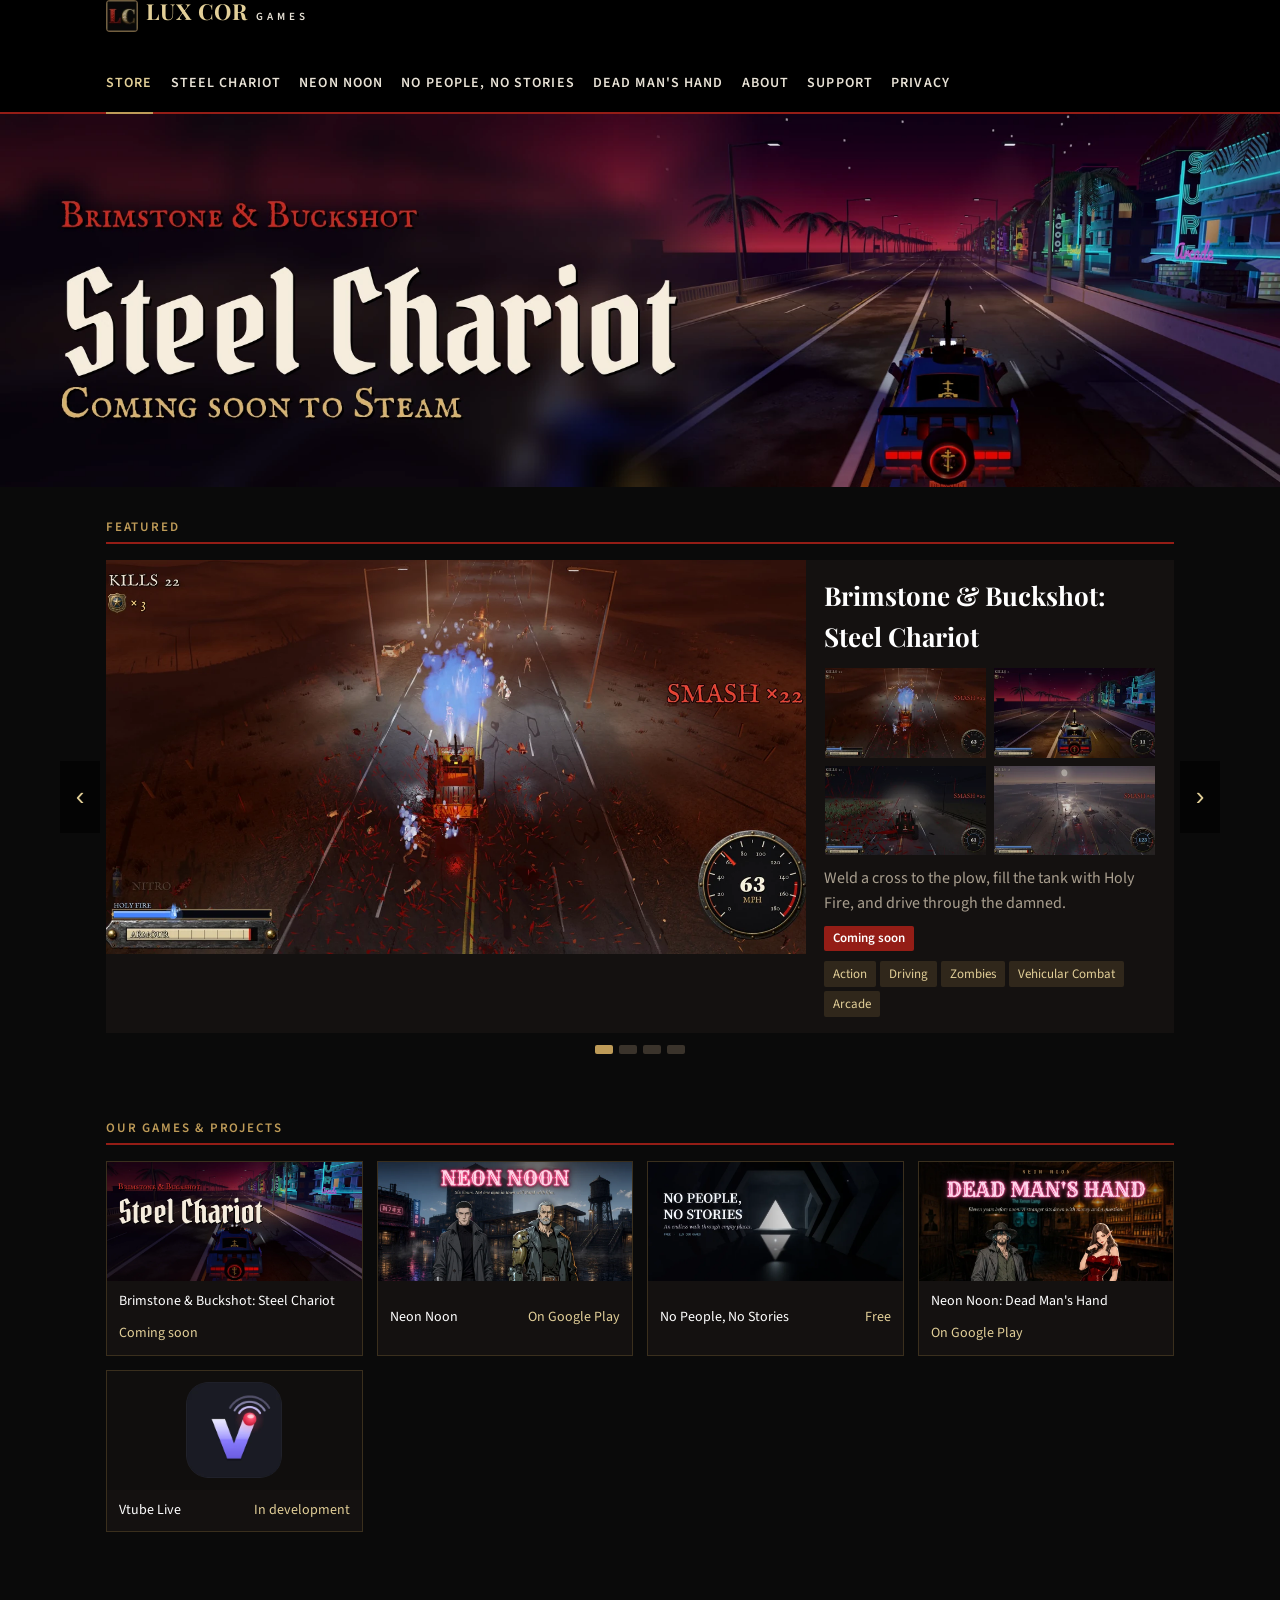
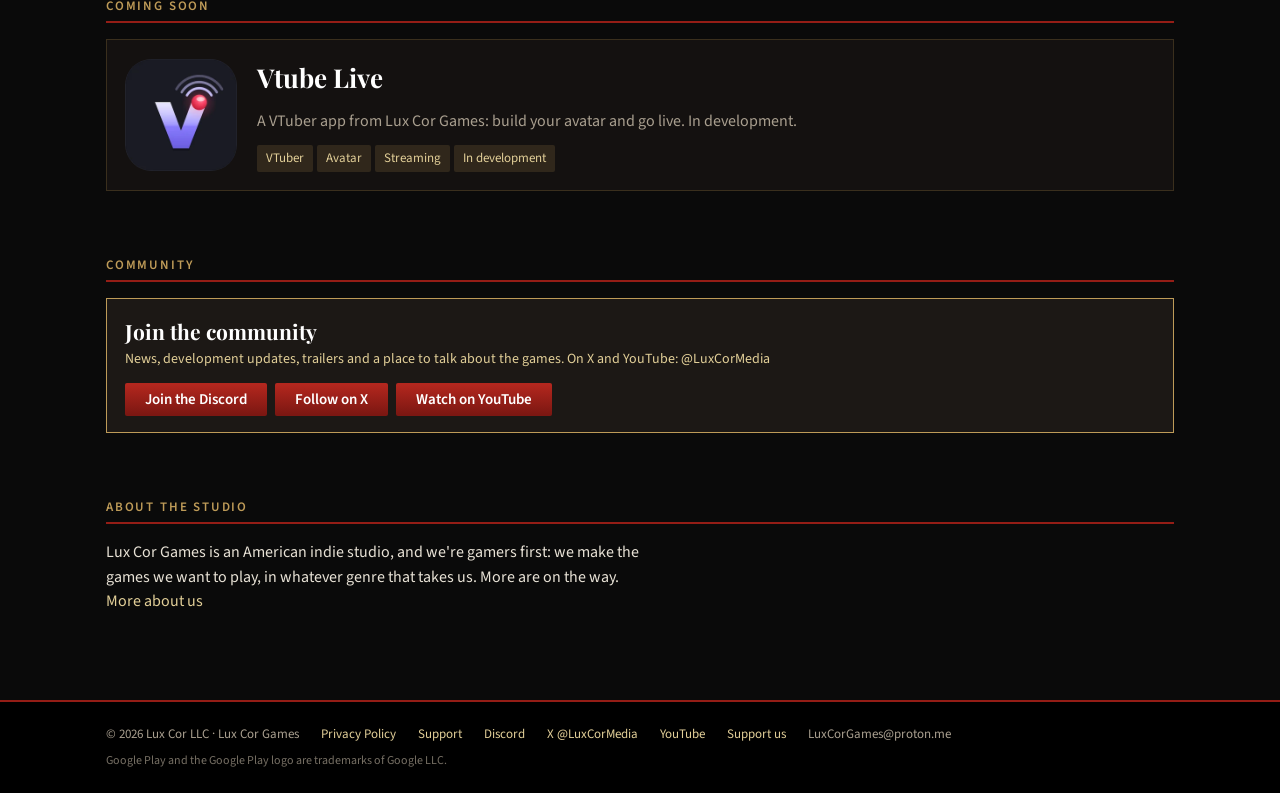
==== index.html @ 1eeb2c82 "No People, No Stories 1.0.9 (the Lux Cor Games release); X is @LuxCorMedia" ====
<!doctype html>
<html lang="en">
<head>
<meta charset="utf-8">
<meta name="viewport" content="width=device-width, initial-scale=1, viewport-fit=cover">
<title>Lux Cor Games</title>
<meta name="description" content="Games by Lux Cor Games: Brimstone & Buckshot: Steel Chariot, coming soon to Steam; Neon Noon and Neon Noon: Dead Man's Hand, on Google Play now and coming to Steam, and No People, No Stories, free now.">
<meta property="og:site_name" content="Lux Cor Games">
<meta property="og:type" content="website">
<meta property="og:title" content="Lux Cor Games">
<meta property="og:description" content="Games by Lux Cor Games: Brimstone & Buckshot: Steel Chariot, coming soon to Steam; Neon Noon and Neon Noon: Dead Man's Hand, on Google Play now and coming to Steam, and No People, No Stories, free now.">
<meta property="og:url" content="https://irlgames.github.io/">
<meta property="og:image" content="https://irlgames.github.io/assets/img/og_home.jpg">
<meta property="og:image:width" content="1200">
<meta property="og:image:height" content="630">
<meta property="og:image:alt" content="Lux Cor Games">
<meta property="og:locale" content="en_US">
<meta name="twitter:card" content="summary_large_image">
<meta name="twitter:site" content="@LuxCorMedia">
<meta name="twitter:title" content="Lux Cor Games">
<meta name="twitter:description" content="Games by Lux Cor Games: Brimstone & Buckshot: Steel Chariot, coming soon to Steam; Neon Noon and Neon Noon: Dead Man's Hand, on Google Play now and coming to Steam, and No People, No Stories, free now.">
<meta name="twitter:image" content="https://irlgames.github.io/assets/img/og_home.jpg">
<meta name="twitter:image:alt" content="Lux Cor Games">
<link rel="canonical" href="https://irlgames.github.io/">
<meta name="theme-color" content="#941D16">
<link rel="icon" href="assets/img/favicon.png">
<link rel="apple-touch-icon" href="assets/img/apple-touch-icon.png">
<link rel="preconnect" href="https://fonts.googleapis.com">
<link rel="stylesheet" href="https://fonts.googleapis.com/css2?family=Playfair+Display:wght@500;700;900&family=Source+Sans+3:wght@400;600&display=swap">
<link rel="stylesheet" href="assets/site.css">
</head>
<body>
<header class="top"><div class="wrap"><a class="brand" href="index.html"><img src="assets/img/luxcor_mark.webp" alt="" width="32" height="32" style="align-self:center;border-radius:4px">LUX COR <small>GAMES</small></a><nav class="nav" aria-label="Main"><a href="index.html" aria-current="page">Store</a><a href="steel-chariot.html">Steel Chariot</a><a href="neon-noon.html">Neon Noon</a><a href="no-people-no-stories.html">No People, No Stories</a><a href="dead-mans-hand.html">Dead Man's Hand</a><a href="about.html">About</a><a href="support.html">Support</a><a href="privacy.html">Privacy</a></nav></div></header>
<a class="hero" href="steel-chariot.html" aria-label="Brimstone &amp; Buckshot: Steel Chariot - coming soon to Steam"><img src="assets/img/bb_hero.webp" alt="Brimstone &amp; Buckshot: Steel Chariot - coming soon to Steam" width="1920" height="560"></a>
<main class="wrap">
<section class="section"><p class="h-label">Featured</p>
<div id="feat" style="position:relative"><button class="arrow l" type="button" aria-label="Previous">&#8249;</button><div class="slide" data-name="Brimstone & Buckshot: Steel Chariot" hidden>
<div class="feat" style="border:0;box-shadow:none"><a class="feat-main" href="steel-chariot.html"><img src="assets/img/bb_shot_02_holy.webp" alt="Brimstone & Buckshot: Steel Chariot"></a>
<div class="feat-side"><h2><a href="steel-chariot.html" style="color:#fff">Brimstone & Buckshot: Steel Chariot</a></h2><div class="thumbs4"><img src="assets/img/bb_shot_02_holy_t.webp" data-full="assets/img/bb_shot_02_holy.webp" alt="Holy Fire on the highway at dusk"><img src="assets/img/bb_shot_05_coast_t.webp" data-full="assets/img/bb_shot_05_coast.webp" alt="The coast road at night"><img src="assets/img/bb_shot_08_corn_t.webp" data-full="assets/img/bb_shot_08_corn.webp" alt="Corn country at night"><img src="assets/img/bb_shot_03_nitro_t.webp" data-full="assets/img/bb_shot_03_nitro.webp" alt="Nitro on the highway at dawn"></div>
<p class="muted" style="margin:0">Weld a cross to the plow, fill the tank with Holy Fire, and drive through the damned.</p><div style="display:flex;align-items:center;gap:10px;flex-wrap:wrap"><span class="badge">Coming soon</span></div><div class="tags"><span class="tag">Action</span><span class="tag">Driving</span><span class="tag">Zombies</span><span class="tag">Vehicular Combat</span><span class="tag">Arcade</span></div></div></div></div><div class="slide" data-name="Neon Noon" hidden>
<div class="feat" style="border:0;box-shadow:none"><a class="feat-main" href="neon-noon.html"><img src="assets/img/nn_shot_02_prologue.webp" alt="Neon Noon"></a>
<div class="feat-side"><h2><a href="neon-noon.html" style="color:#fff">Neon Noon</a></h2><div class="thumbs4"><img src="assets/img/nn_shot_02_prologue_t.webp" data-full="assets/img/nn_shot_02_prologue.webp" alt="The opening"><img src="assets/img/nn_shot_03_sable_t.webp" data-full="assets/img/nn_shot_03_sable.webp" alt="Sable's bar"><img src="assets/img/nn_shot_04_lin_t.webp" data-full="assets/img/nn_shot_04_lin.webp" alt="Lin, the morning of"><img src="assets/img/nn_shot_05_town_map_t.webp" data-full="assets/img/nn_shot_05_town_map.webp" alt="The town of Sundown"></div>
<p class="muted" style="margin:0">Six hours. Not one man in town will stand with him.</p><div style="display:flex;align-items:center;gap:10px;flex-wrap:wrap"><span class="badge">On Google Play</span><a class="play" href="https://play.google.com/store/apps/details?id=com.irlgamesstudio.neonnoon" rel="noopener"><img src="assets/img/google-play-badge.png" alt="Get it on Google Play" height="46" width="119"></a></div><div class="tags"><span class="tag">Visual Novel</span><span class="tag">Cyberpunk</span><span class="tag">Western</span><span class="tag">Story Rich</span><span class="tag">Choices Matter</span></div></div></div></div><div class="slide" data-name="No People, No Stories" hidden>
<div class="feat" style="border:0;box-shadow:none"><a class="feat-main" href="no-people-no-stories.html"><img src="assets/img/npns_shot_16_egypt_well.webp" alt="No People, No Stories"></a>
<div class="feat-side"><h2><a href="no-people-no-stories.html" style="color:#fff">No People, No Stories</a></h2><div class="thumbs4"><img src="assets/img/npns_shot_16_egypt_well_t.webp" data-full="assets/img/npns_shot_16_egypt_well.webp" alt="The Egyptian Temple"><img src="assets/img/npns_shot_17_egypt_hall_t.webp" data-full="assets/img/npns_shot_17_egypt_hall.webp" alt="A hall in the Egyptian Temple"><img src="assets/img/npns_shot_02_pools_t.webp" data-full="assets/img/npns_shot_02_pools.webp" alt="The Pools"><img src="assets/img/npns_shot_08_hotel_t.webp" data-full="assets/img/npns_shot_08_hotel.webp" alt="The Hotel"></div>
<p class="muted" style="margin:0">Pools, garages, a night mall, an Egyptian temple, Neon Noon's rain-soaked Sundown. Nobody else is here.</p><div style="display:flex;align-items:center;gap:10px;flex-wrap:wrap"><span class="badge">Free</span><a class="play" href="https://play.google.com/store/apps/details?id=com.irlgamesstudio.nopeoplenostories" rel="noopener"><img src="assets/img/google-play-badge.png" alt="Get it on Google Play" height="46" width="119"></a></div><div class="tags"><span class="tag">Walking Simulator</span><span class="tag">Relaxing</span><span class="tag">Atmospheric</span><span class="tag">ASMR</span><span class="tag">Liminal Space</span></div></div></div></div><div class="slide" data-name="Neon Noon: Dead Man's Hand" hidden>
<div class="feat" style="border:0;box-shadow:none"><a class="feat-main" href="dead-mans-hand.html"><img src="assets/img/dmh_shot_06_stranger.webp" alt="Neon Noon: Dead Man's Hand"></a>
<div class="feat-side"><h2><a href="dead-mans-hand.html" style="color:#fff">Neon Noon: Dead Man's Hand</a></h2><div class="thumbs4"><img src="assets/img/dmh_shot_06_stranger_t.webp" data-full="assets/img/dmh_shot_06_stranger.webp" alt="A stranger at the Xenon Lamp"><img src="assets/img/dmh_shot_03_bar_t.webp" data-full="assets/img/dmh_shot_03_bar.webp" alt="The Xenon Lamp"><img src="assets/img/dmh_shot_05_table_late_t.webp" data-full="assets/img/dmh_shot_05_table_late.webp" alt="A big pot, late"><img src="assets/img/dmh_shot_04_table_t.webp" data-full="assets/img/dmh_shot_04_table.webp" alt="The back table"></div>
<p class="muted" style="margin:0">Eleven years before noon. A stranger sits down with money and a question.</p><div style="display:flex;align-items:center;gap:10px;flex-wrap:wrap"><span class="badge">On Google Play</span><a class="play" href="https://play.google.com/store/apps/details?id=com.irlgamesstudio.deadmanshand" rel="noopener"><img src="assets/img/google-play-badge.png" alt="Get it on Google Play" height="46" width="119"></a></div><div class="tags"><span class="tag">Poker</span><span class="tag">Card Game</span><span class="tag">Visual Novel</span><span class="tag">Cyberpunk</span><span class="tag">Western</span></div></div></div></div><button class="arrow r" type="button" aria-label="Next">&#8250;</button></div>
<div class="dots" id="featDots"></div></section>
<section class="section"><p class="h-label">Our games &amp; projects</p><div class="caps">
<a class="cap" href="steel-chariot.html"><img src="assets/img/bb_capsule.webp" alt="Brimstone &amp; Buckshot: Steel Chariot"><div class="ct">Brimstone &amp; Buckshot: Steel Chariot<span>Coming soon</span></div></a>
<a class="cap" href="neon-noon.html"><img src="assets/img/nn_capsule.webp" alt="Neon Noon"><div class="ct">Neon Noon<span>On Google Play</span></div></a>
<a class="cap" href="no-people-no-stories.html"><img src="assets/img/npns_capsule.webp" alt="No People, No Stories"><div class="ct">No People, No Stories<span>Free</span></div></a>
<a class="cap" href="dead-mans-hand.html"><img src="assets/img/dmh_capsule.webp" alt="Neon Noon: Dead Man's Hand"><div class="ct">Neon Noon: Dead Man's Hand<span>On Google Play</span></div></a>
<a class="cap" href="#vtube-live"><div class="vt"><img src="assets/img/vtubelive_icon.webp" alt="Vtube Live"></div><div class="ct">Vtube Live<span>In development</span></div></a>
</div></section>
<section class="section" id="vtube-live"><p class="h-label">Coming soon</p><div class="vtube"><img src="assets/img/vtubelive_icon.webp" alt="Vtube Live icon">
<div><h2>Vtube Live</h2><p class="muted">A VTuber app from Lux Cor Games: build your avatar and go live. In development.</p><div class="tags"><span class="tag">VTuber</span><span class="tag">Avatar</span><span class="tag">Streaming</span><span class="tag">In development</span></div></div></div></section>
<section class="section" id="community"><p class="h-label">Community</p><div class="buy" style="margin:0"><div><h2>Join the community</h2><p>News, development updates, trailers and a place to talk about the games. On X and YouTube: @LuxCorMedia</p></div><div style="display:flex;gap:8px;flex-wrap:wrap"><a class="btn" href="https://discord.gg/7yDTUyphKN" rel="noopener">Join the Discord</a><a class="btn" href="https://x.com/LuxCorMedia" rel="noopener">Follow on X</a><a class="btn" href="https://www.youtube.com/@IRLGamesNow" rel="noopener">Watch on YouTube</a></div></div></section>
<section class="section"><p class="h-label">About the studio</p><p style="max-width:68ch">Lux Cor Games is an American indie studio, and we're gamers first: we make the games we want to play, in whatever genre that takes us. More are on the way. <a href="about.html">More about us</a></p></section>
</main>
<footer><div class="wrap"><span>© 2026 Lux Cor LLC · Lux Cor Games</span><a href="privacy.html">Privacy Policy</a><a href="support.html">Support</a><a href="https://discord.gg/7yDTUyphKN" rel="noopener">Discord</a><a href="https://x.com/LuxCorMedia" rel="noopener">X @LuxCorMedia</a><a href="https://www.youtube.com/@IRLGamesNow" rel="noopener">YouTube</a><a href="about.html#support-us">Support us</a><span>LuxCorGames@proton.me</span><span class="tm">Google Play and the Google Play logo are trademarks of Google LLC.</span></div></footer>
<script src="assets/site.js"></script>
</body>
</html>
---- assets/site.css ----
/* LUX COR GAMES · site style. Colours: Lux Cor LLC (black, crimson, gold, white). Layout: after the Steam store. */
:root {
  --bg: #0a0a0a;
  --panel: #141110;
  --panel-2: #1c1815;
  --line: #3a2f1d;
  --gold: #be9b58;
  --gold-hi: #e2cf98;
  --crimson: #941d16;
  --crimson-hi: #b3271e;
  --text: #e8e2d6;
  --muted: #a99f8f;
  --f-display: "Playfair Display", Georgia, serif;
  --f-body: "Source Sans 3", Arial, Helvetica, sans-serif;
  color-scheme: dark;
}
* { box-sizing: border-box; }
[hidden] { display: none !important; }
html { background: var(--bg); }
body { margin: 0; background: var(--bg); color: var(--text); font: 16px/1.55 var(--f-body); }
a { color: var(--gold-hi); text-decoration: none; }
a:hover, a:focus-visible { color: #fff; }
:focus-visible { outline: 2px solid var(--gold); outline-offset: 2px; }
img, video { max-width: 100%; display: block; }
.wrap { max-width: 1100px; margin: 0 auto; padding-left: max(16px, env(safe-area-inset-left, 0px)); padding-right: max(16px, env(safe-area-inset-right, 0px)); }

/* top bar, like Steam's global header */
.top { background: #000; border-bottom: 2px solid var(--crimson); position: sticky; top: 0; z-index: 20; }
.top .wrap { display: flex; align-items: center; gap: 22px; min-height: 64px; flex-wrap: wrap; }
.brand { display: flex; align-items: baseline; gap: 8px; font: 700 22px/1 var(--f-display); color: var(--gold-hi); letter-spacing: .04em; }
.brand small { font: 600 11px/1 var(--f-body); letter-spacing: .35em; color: var(--text); }
.nav { display: flex; gap: 2px 18px; flex-wrap: wrap; }   /* (18 / .08em: LUX COR GAMES is wider than the old name, 2026-11-10) */
.nav a { color: var(--text); font: 600 14px/1 var(--f-body); letter-spacing: .08em; text-transform: uppercase; padding: 22px 0; border-bottom: 2px solid transparent; margin-bottom: -2px; }
.nav a:hover, .nav a[aria-current="page"] { color: var(--gold-hi); border-bottom-color: var(--gold); }

.hero img { width: 100%; height: auto; }
a.hero { display: block; }
.section { padding-block: 34px; }
.h-label { font: 600 13px/1 var(--f-body); letter-spacing: .14em; text-transform: uppercase; color: var(--gold); border-bottom: 2px solid var(--crimson); padding-bottom: 8px; margin: 0 0 16px; }
h1, h2, h3 { font-family: var(--f-display); color: #fff; text-wrap: balance; }
h1 { font-size: clamp(30px, 4.6vw, 44px); line-height: 1.1; margin: 0 0 6px; }
h2 { font-size: 26px; margin: 0 0 10px; }
p { margin: 0 0 12px; }
.muted { color: var(--muted); }

/* featured carousel (Steam's "Featured & Recommended") */
.feat { position: relative; display: grid; grid-template-columns: 1.9fr 1fr; background: var(--panel); box-shadow: 0 0 18px rgba(0, 0, 0, .9); border: 1px solid var(--line); }
.feat-main { position: relative; aspect-ratio: 16 / 9; background: #000; overflow: hidden; }
.feat-main img { width: 100%; height: 100%; object-fit: cover; }
.feat-side { padding: 16px 18px; display: grid; gap: 10px; align-content: start; min-width: 0; }
.feat-side h2 { margin: 0; }
.thumbs4 { display: grid; grid-template-columns: 1fr 1fr; gap: 6px; }
.thumbs4 img { aspect-ratio: 16 / 9; object-fit: cover; opacity: .82; cursor: pointer; border: 1px solid transparent; }
.thumbs4 img:hover { opacity: 1; border-color: var(--gold); }
.badge { display: inline-block; font: 600 13px/1 var(--f-body); color: #fff; background: var(--crimson); padding: 6px 9px; border-radius: 2px; }
.arrow { position: absolute; top: 50%; transform: translateY(-50%); width: 40px; height: 72px; border: 0; background: rgba(0, 0, 0, .55); color: var(--gold-hi); font-size: 26px; cursor: pointer; z-index: 2; }
.arrow:hover { background: rgba(148, 29, 22, .85); color: #fff; }
.arrow.l { left: -46px; } .arrow.r { right: -46px; }
.dots { display: flex; gap: 6px; justify-content: center; margin-top: 12px; }
.dots button { width: 18px; height: 9px; border: 0; border-radius: 2px; background: #3a332b; cursor: pointer; }
.dots button[aria-current="true"] { background: var(--gold); }

/* capsule row */
.caps { display: grid; grid-template-columns: repeat(auto-fit, minmax(240px, 1fr)); gap: 14px; }
.cap { background: var(--panel); border: 1px solid var(--line); display: grid; transition: border-color .15s, transform .15s; }
.cap:hover { border-color: var(--gold); transform: translateY(-2px); }
.cap img, .cap .vt { width: 100%; aspect-ratio: 460 / 215; object-fit: cover; }
.cap .vt { display: grid; place-items: center; background: #100e0d; }
.cap .vt img { width: 96px; height: 96px; aspect-ratio: 1; border-radius: 22px; }
.cap .ct { display: flex; justify-content: space-between; gap: 10px; padding: 10px 12px; font-size: 14px; color: #fff; }
.cap .ct span { color: var(--gold-hi); white-space: nowrap; }

.tags { display: flex; flex-wrap: wrap; gap: 4px; }
.tag { background: rgba(190, 155, 88, .16); color: var(--gold-hi); padding: 3px 9px; border-radius: 2px; font-size: 13px; }

/* app page (Steam's store page) */
.crumbs { font-size: 13px; color: var(--muted); margin: 22px 0 4px; }
.app { display: grid; grid-template-columns: 1.9fr 1fr; gap: 16px; margin-top: 12px; }
.media { min-width: 0; }
.viewer { aspect-ratio: 16 / 9; background: #000; border: 1px solid var(--line); }
.viewer video, .viewer img { width: 100%; height: 100%; object-fit: contain; }
.strip { display: flex; gap: 6px; overflow-x: auto; padding: 8px 0; }
.strip button { flex: 0 0 auto; width: 120px; padding: 0; border: 2px solid transparent; background: #000; cursor: pointer; position: relative; }
.strip button[aria-current="true"] { border-color: var(--gold); }
.strip img { width: 100%; aspect-ratio: 16 / 9; object-fit: cover; }
.strip .play::after { content: "▶"; position: absolute; inset: 0; display: grid; place-items: center; color: #fff; font-size: 22px; text-shadow: 0 0 6px #000; }
.side { display: grid; gap: 12px; align-content: start; min-width: 0; }
.side .capimg { width: 100%; aspect-ratio: 460 / 215; object-fit: cover; border: 1px solid var(--line); }
.facts { display: grid; grid-template-columns: auto 1fr; gap: 4px 14px; font-size: 13px; }
.facts dt { color: #8a7a5c; text-transform: uppercase; letter-spacing: .05em; }
.facts dd { margin: 0; }
.buy { margin: 22px 0; background: var(--panel-2); border: 1px solid var(--gold); padding: 16px 18px; display: flex; flex-wrap: wrap; justify-content: space-between; align-items: center; gap: 12px; }
.buy h2 { margin: 0; font-size: 21px; }
.buy p { margin: 2px 0 0; color: var(--gold-hi); font-size: 14px; }
.play { display: inline-block; line-height: 0; }
footer .tm { flex-basis: 100%; font-size: 12px; opacity: .7; }
.btn { display: inline-block; background: linear-gradient(to bottom, var(--crimson-hi) 5%, #7c1712 95%); color: #fff; padding: 9px 20px; border-radius: 2px; font: 600 15px/1 var(--f-body); white-space: nowrap; }
.cols { display: grid; grid-template-columns: 1.9fr 1fr; gap: 26px; }
.cols > * { min-width: 0; }
.panel { background: var(--panel); border: 1px solid var(--line); padding: 14px 16px; }
.panel ul { margin: 0; padding-left: 18px; }
.panel li { margin: 4px 0; }
.about p { max-width: 68ch; }

/* text pages */
.doc { max-width: 760px; padding-block: 30px 50px; }
.doc h2 { font-size: 22px; margin-top: 26px; }
.doc ul { padding-left: 20px; }
.doc li { margin: 4px 0; }
.mail { color: var(--gold-hi); font-weight: 600; user-select: all; }

.vtube { display: flex; gap: 20px; align-items: center; flex-wrap: wrap; background: var(--panel); border: 1px solid var(--line); padding: 18px; }
.vtube img { width: 112px; height: 112px; border-radius: 26px; }
.vtube > div { flex: 1; min-width: 240px; }

footer { border-top: 2px solid var(--crimson); background: #000; margin-top: 40px; }
footer .wrap { padding-block: 22px; display: flex; flex-wrap: wrap; gap: 8px 22px; font-size: 13px; color: var(--muted); }

@media (max-width: 1220px) { .arrow.l { left: 6px; } .arrow.r { right: 6px; } }
@media (max-width: 820px) {
  .feat, .app, .cols { grid-template-columns: 1fr; }
  .arrow { display: none; }
  .nav a { padding: 12px 0; }
  .top .wrap { gap: 6px 22px; padding-block: 10px; }
}
@media (prefers-reduced-motion: reduce) { .cap { transition: none; } .cap:hover { transform: none; } }
/* four capsules in the row (No People, No Stories added 2026-10-30): the Vtube card's icon took the full-width capsule image rule
   and the card ran past the page; long labels wrap */
.cap { min-width: 0; grid-template-columns: minmax(0, 1fr); }
.cap .ct { flex-wrap: wrap; }
.cap .vt img { width: 96px; height: 96px; aspect-ratio: 1; border-radius: 22px; }
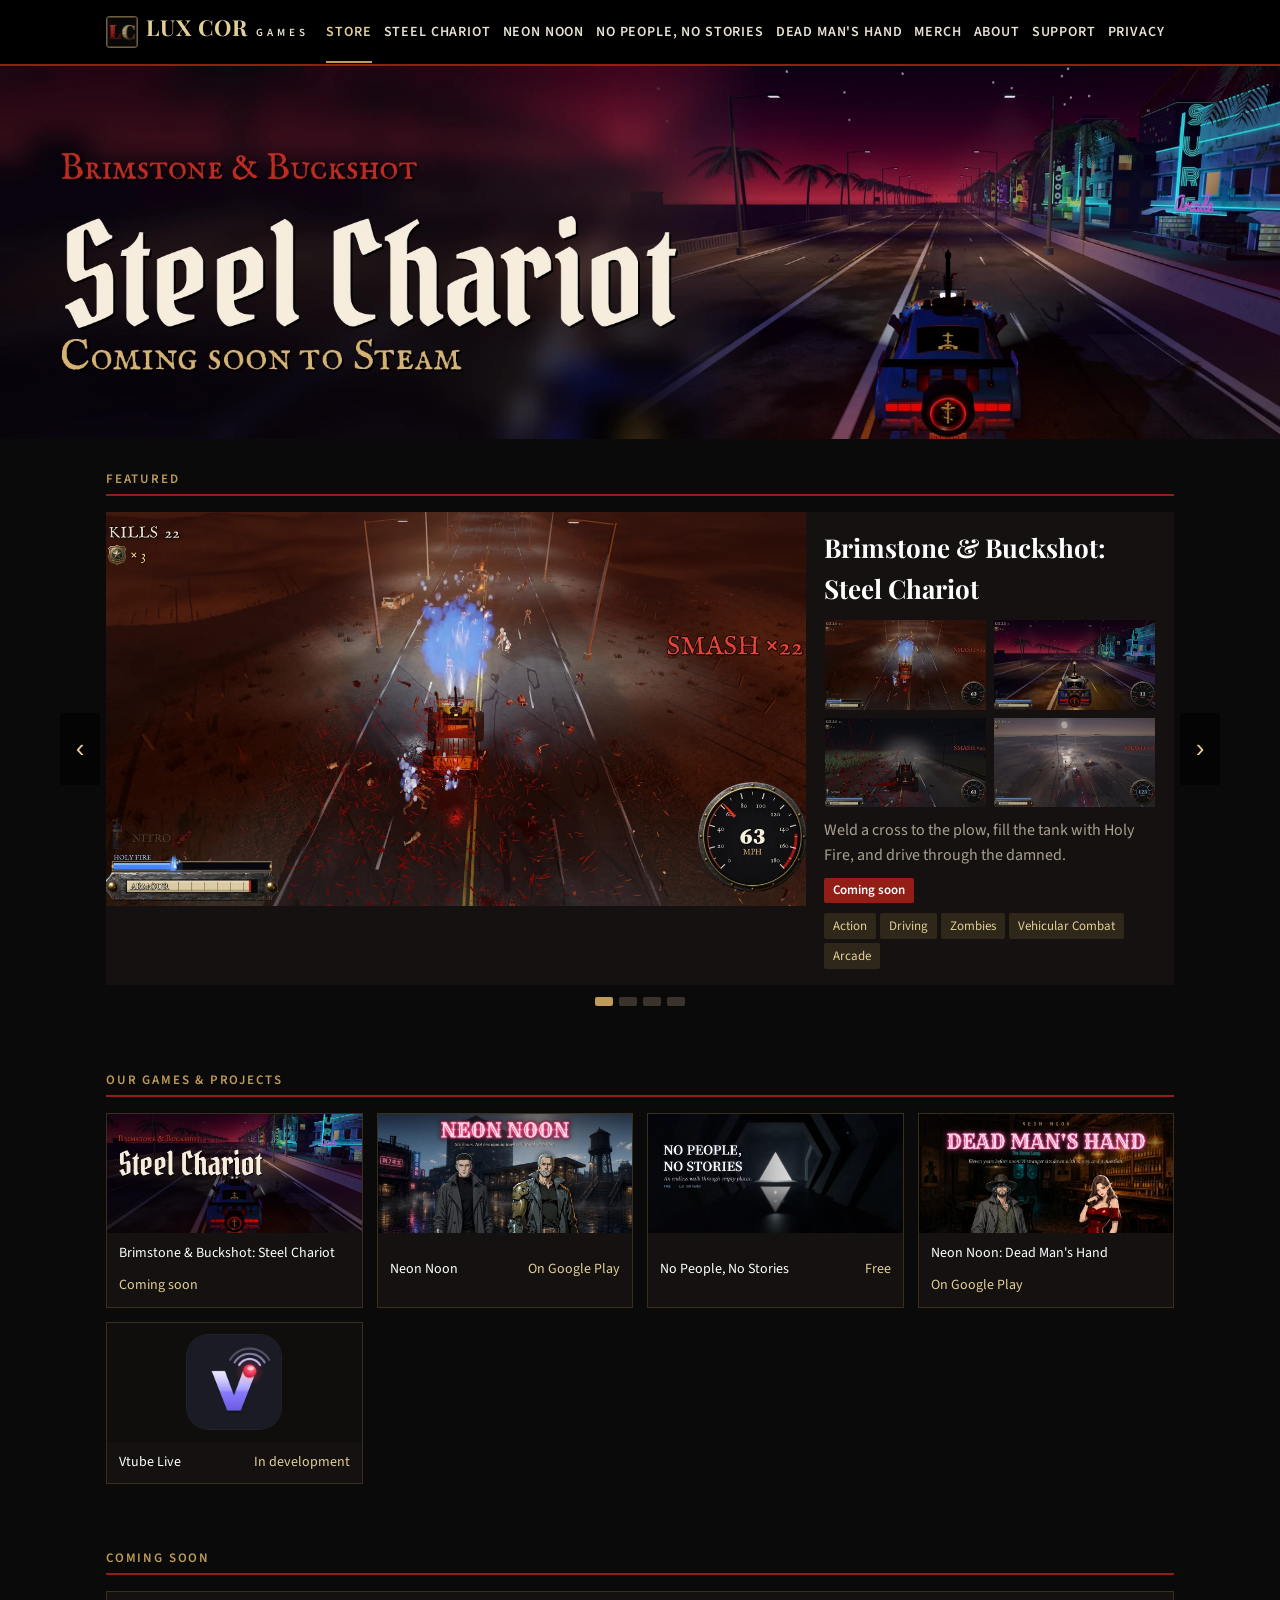
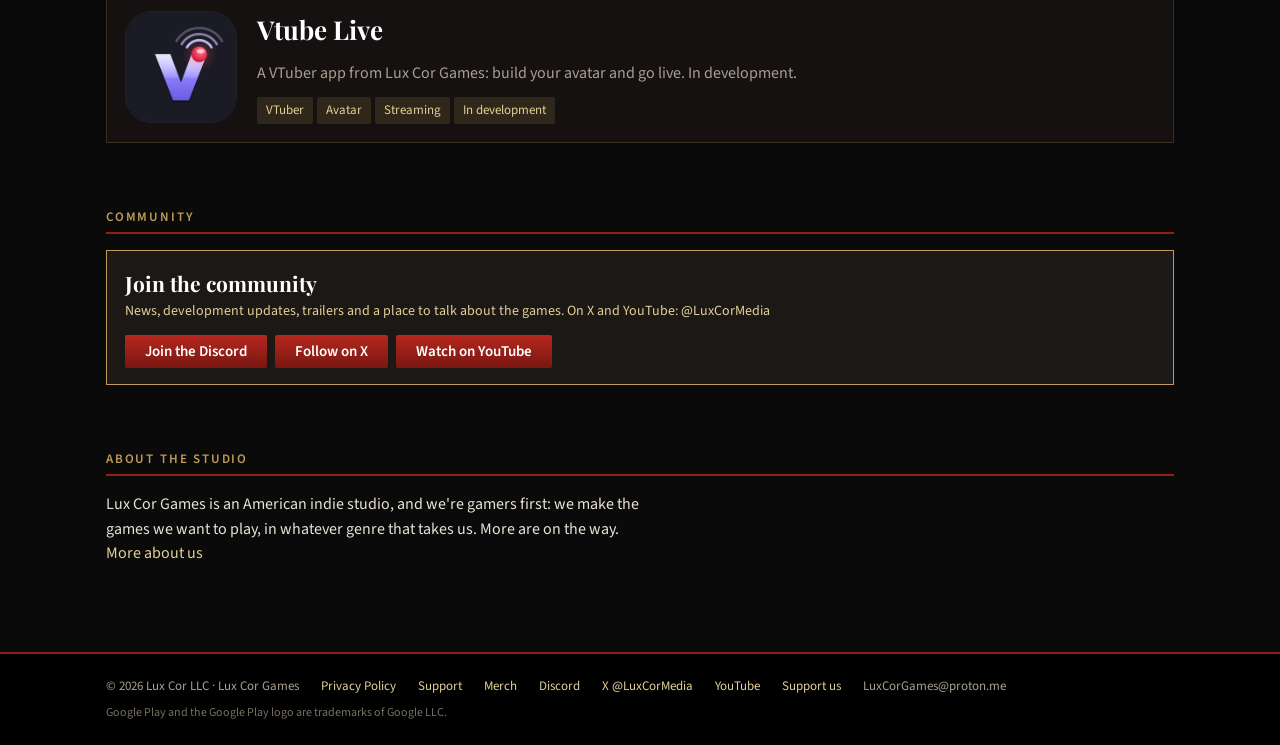
==== commit ac81d77f: "Merch link to the Lux Cor Games shop on Fourthwall in the menu and footer Co-Authored-By: Claude Opu" ====
--- a/index.html
+++ b/index.html
@@ -30,7 +30,7 @@
 <link rel="stylesheet" href="assets/site.css">
 </head>
 <body>
-<header class="top"><div class="wrap"><a class="brand" href="index.html"><img src="assets/img/luxcor_mark.webp" alt="" width="32" height="32" style="align-self:center;border-radius:4px">LUX COR <small>GAMES</small></a><nav class="nav" aria-label="Main"><a href="index.html" aria-current="page">Store</a><a href="steel-chariot.html">Steel Chariot</a><a href="neon-noon.html">Neon Noon</a><a href="no-people-no-stories.html">No People, No Stories</a><a href="dead-mans-hand.html">Dead Man's Hand</a><a href="about.html">About</a><a href="support.html">Support</a><a href="privacy.html">Privacy</a></nav></div></header>
+<header class="top"><div class="wrap"><a class="brand" href="index.html"><img src="assets/img/luxcor_mark.webp" alt="" width="32" height="32" style="align-self:center;border-radius:4px">LUX COR <small>GAMES</small></a><nav class="nav" aria-label="Main"><a href="index.html" aria-current="page">Store</a><a href="steel-chariot.html">Steel Chariot</a><a href="neon-noon.html">Neon Noon</a><a href="no-people-no-stories.html">No People, No Stories</a><a href="dead-mans-hand.html">Dead Man's Hand</a><a href="https://luxcorgames-shop.fourthwall.com/">Merch</a><a href="about.html">About</a><a href="support.html">Support</a><a href="privacy.html">Privacy</a></nav></div></header>
 <a class="hero" href="steel-chariot.html" aria-label="Brimstone &amp; Buckshot: Steel Chariot - coming soon to Steam"><img src="assets/img/bb_hero.webp" alt="Brimstone &amp; Buckshot: Steel Chariot - coming soon to Steam" width="1920" height="560"></a>
 <main class="wrap">
 <section class="section"><p class="h-label">Featured</p>
@@ -57,10 +57,10 @@
 </div></section>
 <section class="section" id="vtube-live"><p class="h-label">Coming soon</p><div class="vtube"><img src="assets/img/vtubelive_icon.webp" alt="Vtube Live icon">
 <div><h2>Vtube Live</h2><p class="muted">A VTuber app from Lux Cor Games: build your avatar and go live. In development.</p><div class="tags"><span class="tag">VTuber</span><span class="tag">Avatar</span><span class="tag">Streaming</span><span class="tag">In development</span></div></div></div></section>
-<section class="section" id="community"><p class="h-label">Community</p><div class="buy" style="margin:0"><div><h2>Join the community</h2><p>News, development updates, trailers and a place to talk about the games. On X and YouTube: @LuxCorMedia</p></div><div style="display:flex;gap:8px;flex-wrap:wrap"><a class="btn" href="https://discord.gg/7yDTUyphKN" rel="noopener">Join the Discord</a><a class="btn" href="https://x.com/LuxCorMedia" rel="noopener">Follow on X</a><a class="btn" href="https://www.youtube.com/@IRLGamesNow" rel="noopener">Watch on YouTube</a></div></div></section>
+<section class="section" id="community"><p class="h-label">Community</p><div class="buy" style="margin:0"><div><h2>Join the community</h2><p>News, development updates, trailers and a place to talk about the games. On X and YouTube: @LuxCorMedia</p></div><div style="display:flex;gap:8px;flex-wrap:wrap"><a class="btn" href="https://discord.gg/7yDTUyphKN" rel="noopener">Join the Discord</a><a class="btn" href="https://x.com/LuxCorMedia" rel="noopener">Follow on X</a><a class="btn" href="https://www.youtube.com/@LuxCorGames" rel="noopener">Watch on YouTube</a></div></div></section>
 <section class="section"><p class="h-label">About the studio</p><p style="max-width:68ch">Lux Cor Games is an American indie studio, and we're gamers first: we make the games we want to play, in whatever genre that takes us. More are on the way. <a href="about.html">More about us</a></p></section>
 </main>
-<footer><div class="wrap"><span>© 2026 Lux Cor LLC · Lux Cor Games</span><a href="privacy.html">Privacy Policy</a><a href="support.html">Support</a><a href="https://discord.gg/7yDTUyphKN" rel="noopener">Discord</a><a href="https://x.com/LuxCorMedia" rel="noopener">X @LuxCorMedia</a><a href="https://www.youtube.com/@IRLGamesNow" rel="noopener">YouTube</a><a href="about.html#support-us">Support us</a><span>LuxCorGames@proton.me</span><span class="tm">Google Play and the Google Play logo are trademarks of Google LLC.</span></div></footer>
+<footer><div class="wrap"><span>© 2026 Lux Cor LLC · Lux Cor Games</span><a href="privacy.html">Privacy Policy</a><a href="support.html">Support</a><a href="https://luxcorgames-shop.fourthwall.com/" rel="noopener">Merch</a><a href="https://discord.gg/7yDTUyphKN" rel="noopener">Discord</a><a href="https://x.com/LuxCorMedia" rel="noopener">X @LuxCorMedia</a><a href="https://www.youtube.com/@LuxCorGames" rel="noopener">YouTube</a><a href="about.html#support-us">Support us</a><span>LuxCorGames@proton.me</span><span class="tm">Google Play and the Google Play logo are trademarks of Google LLC.</span></div></footer>
 <script src="assets/site.js"></script>
 </body>
 </html>
--- a/assets/site.css
+++ b/assets/site.css
@@ -26,11 +26,11 @@
 
 /* top bar, like Steam's global header */
 .top { background: #000; border-bottom: 2px solid var(--crimson); position: sticky; top: 0; z-index: 20; }
-.top .wrap { display: flex; align-items: center; gap: 22px; min-height: 64px; flex-wrap: wrap; }
+.top .wrap { display: flex; align-items: center; gap: 18px; min-height: 64px; flex-wrap: wrap; }
 .brand { display: flex; align-items: baseline; gap: 8px; font: 700 22px/1 var(--f-display); color: var(--gold-hi); letter-spacing: .04em; }
 .brand small { font: 600 11px/1 var(--f-body); letter-spacing: .35em; color: var(--text); }
-.nav { display: flex; gap: 2px 18px; flex-wrap: wrap; }   /* (18 / .08em: LUX COR GAMES is wider than the old name, 2026-11-10) */
-.nav a { color: var(--text); font: 600 14px/1 var(--f-body); letter-spacing: .08em; text-transform: uppercase; padding: 22px 0; border-bottom: 2px solid transparent; margin-bottom: -2px; }
+.nav { display: flex; gap: 2px 12px; flex-wrap: wrap; }   /* (12 / .06em: with MERCH added 2026-11-13 the menu dropped under the logo at 18 / .08em) */
+.nav a { color: var(--text); font: 600 14px/1 var(--f-body); letter-spacing: .06em; text-transform: uppercase; padding: 22px 0; border-bottom: 2px solid transparent; margin-bottom: -2px; }
 .nav a:hover, .nav a[aria-current="page"] { color: var(--gold-hi); border-bottom-color: var(--gold); }
 
 .hero img { width: 100%; height: auto; }
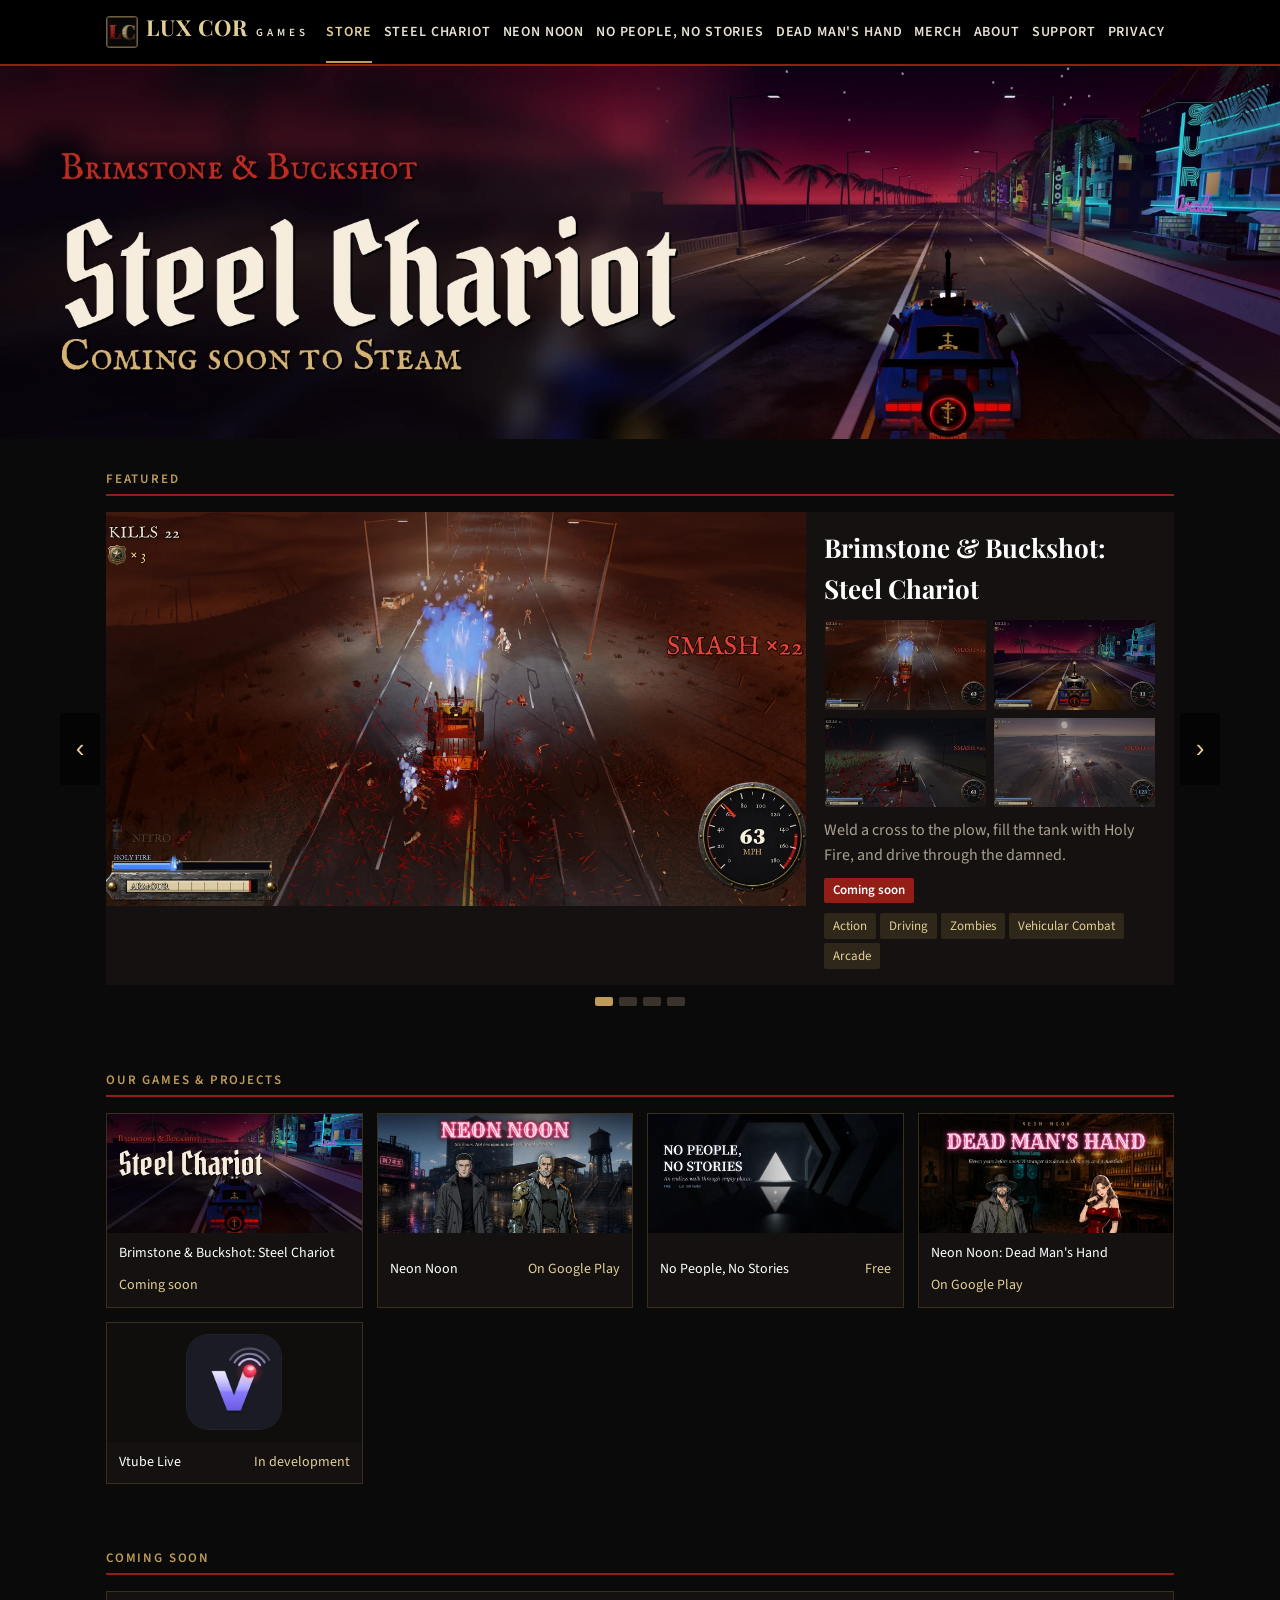
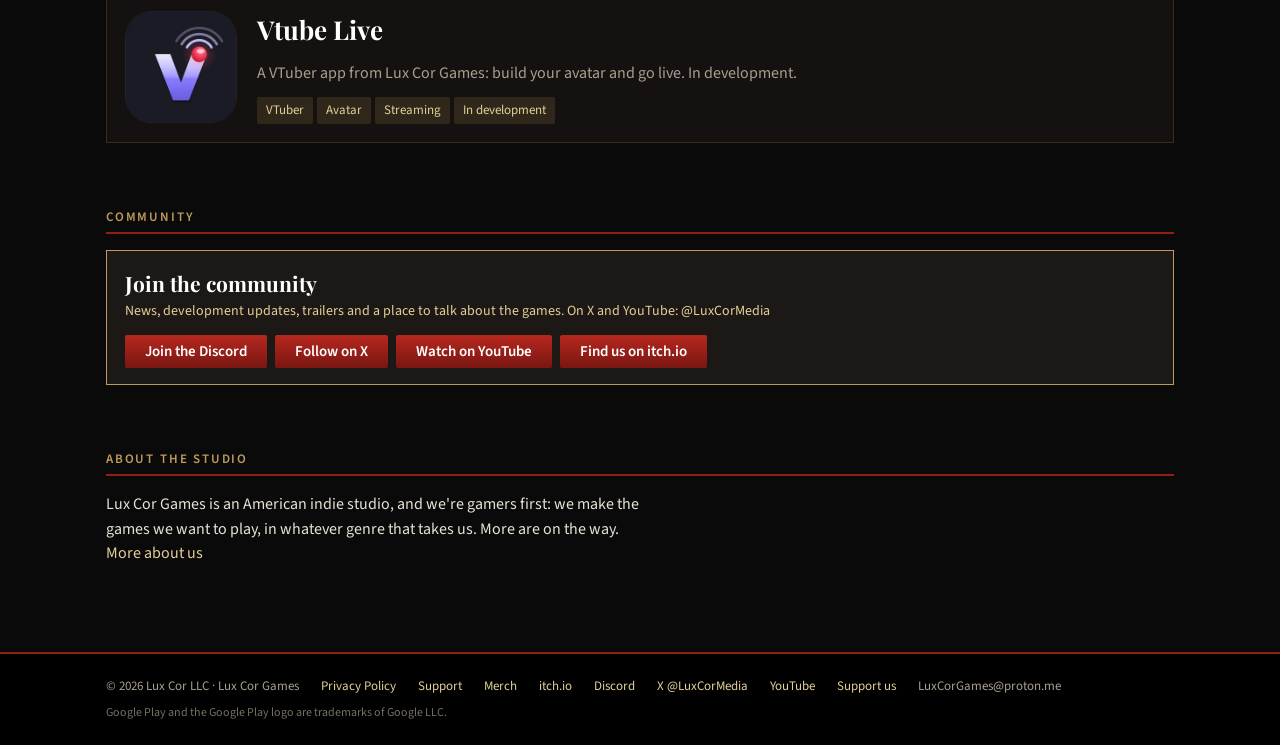
==== commit 10f86abf: "itch.io link (lux-cor-games.itch.io) in the footer and the community section Co-Authored-By: Claude " ====
--- a/index.html
+++ b/index.html
@@ -57,10 +57,10 @@
 </div></section>
 <section class="section" id="vtube-live"><p class="h-label">Coming soon</p><div class="vtube"><img src="assets/img/vtubelive_icon.webp" alt="Vtube Live icon">
 <div><h2>Vtube Live</h2><p class="muted">A VTuber app from Lux Cor Games: build your avatar and go live. In development.</p><div class="tags"><span class="tag">VTuber</span><span class="tag">Avatar</span><span class="tag">Streaming</span><span class="tag">In development</span></div></div></div></section>
-<section class="section" id="community"><p class="h-label">Community</p><div class="buy" style="margin:0"><div><h2>Join the community</h2><p>News, development updates, trailers and a place to talk about the games. On X and YouTube: @LuxCorMedia</p></div><div style="display:flex;gap:8px;flex-wrap:wrap"><a class="btn" href="https://discord.gg/7yDTUyphKN" rel="noopener">Join the Discord</a><a class="btn" href="https://x.com/LuxCorMedia" rel="noopener">Follow on X</a><a class="btn" href="https://www.youtube.com/@LuxCorGames" rel="noopener">Watch on YouTube</a></div></div></section>
+<section class="section" id="community"><p class="h-label">Community</p><div class="buy" style="margin:0"><div><h2>Join the community</h2><p>News, development updates, trailers and a place to talk about the games. On X and YouTube: @LuxCorMedia</p></div><div style="display:flex;gap:8px;flex-wrap:wrap"><a class="btn" href="https://discord.gg/7yDTUyphKN" rel="noopener">Join the Discord</a><a class="btn" href="https://x.com/LuxCorMedia" rel="noopener">Follow on X</a><a class="btn" href="https://www.youtube.com/@LuxCorGames" rel="noopener">Watch on YouTube</a><a class="btn" href="https://lux-cor-games.itch.io/" rel="noopener">Find us on itch.io</a></div></div></section>
 <section class="section"><p class="h-label">About the studio</p><p style="max-width:68ch">Lux Cor Games is an American indie studio, and we're gamers first: we make the games we want to play, in whatever genre that takes us. More are on the way. <a href="about.html">More about us</a></p></section>
 </main>
-<footer><div class="wrap"><span>© 2026 Lux Cor LLC · Lux Cor Games</span><a href="privacy.html">Privacy Policy</a><a href="support.html">Support</a><a href="https://luxcorgames-shop.fourthwall.com/" rel="noopener">Merch</a><a href="https://discord.gg/7yDTUyphKN" rel="noopener">Discord</a><a href="https://x.com/LuxCorMedia" rel="noopener">X @LuxCorMedia</a><a href="https://www.youtube.com/@LuxCorGames" rel="noopener">YouTube</a><a href="about.html#support-us">Support us</a><span>LuxCorGames@proton.me</span><span class="tm">Google Play and the Google Play logo are trademarks of Google LLC.</span></div></footer>
+<footer><div class="wrap"><span>© 2026 Lux Cor LLC · Lux Cor Games</span><a href="privacy.html">Privacy Policy</a><a href="support.html">Support</a><a href="https://luxcorgames-shop.fourthwall.com/" rel="noopener">Merch</a><a href="https://lux-cor-games.itch.io/" rel="noopener">itch.io</a><a href="https://discord.gg/7yDTUyphKN" rel="noopener">Discord</a><a href="https://x.com/LuxCorMedia" rel="noopener">X @LuxCorMedia</a><a href="https://www.youtube.com/@LuxCorGames" rel="noopener">YouTube</a><a href="about.html#support-us">Support us</a><span>LuxCorGames@proton.me</span><span class="tm">Google Play and the Google Play logo are trademarks of Google LLC.</span></div></footer>
 <script src="assets/site.js"></script>
 </body>
 </html>
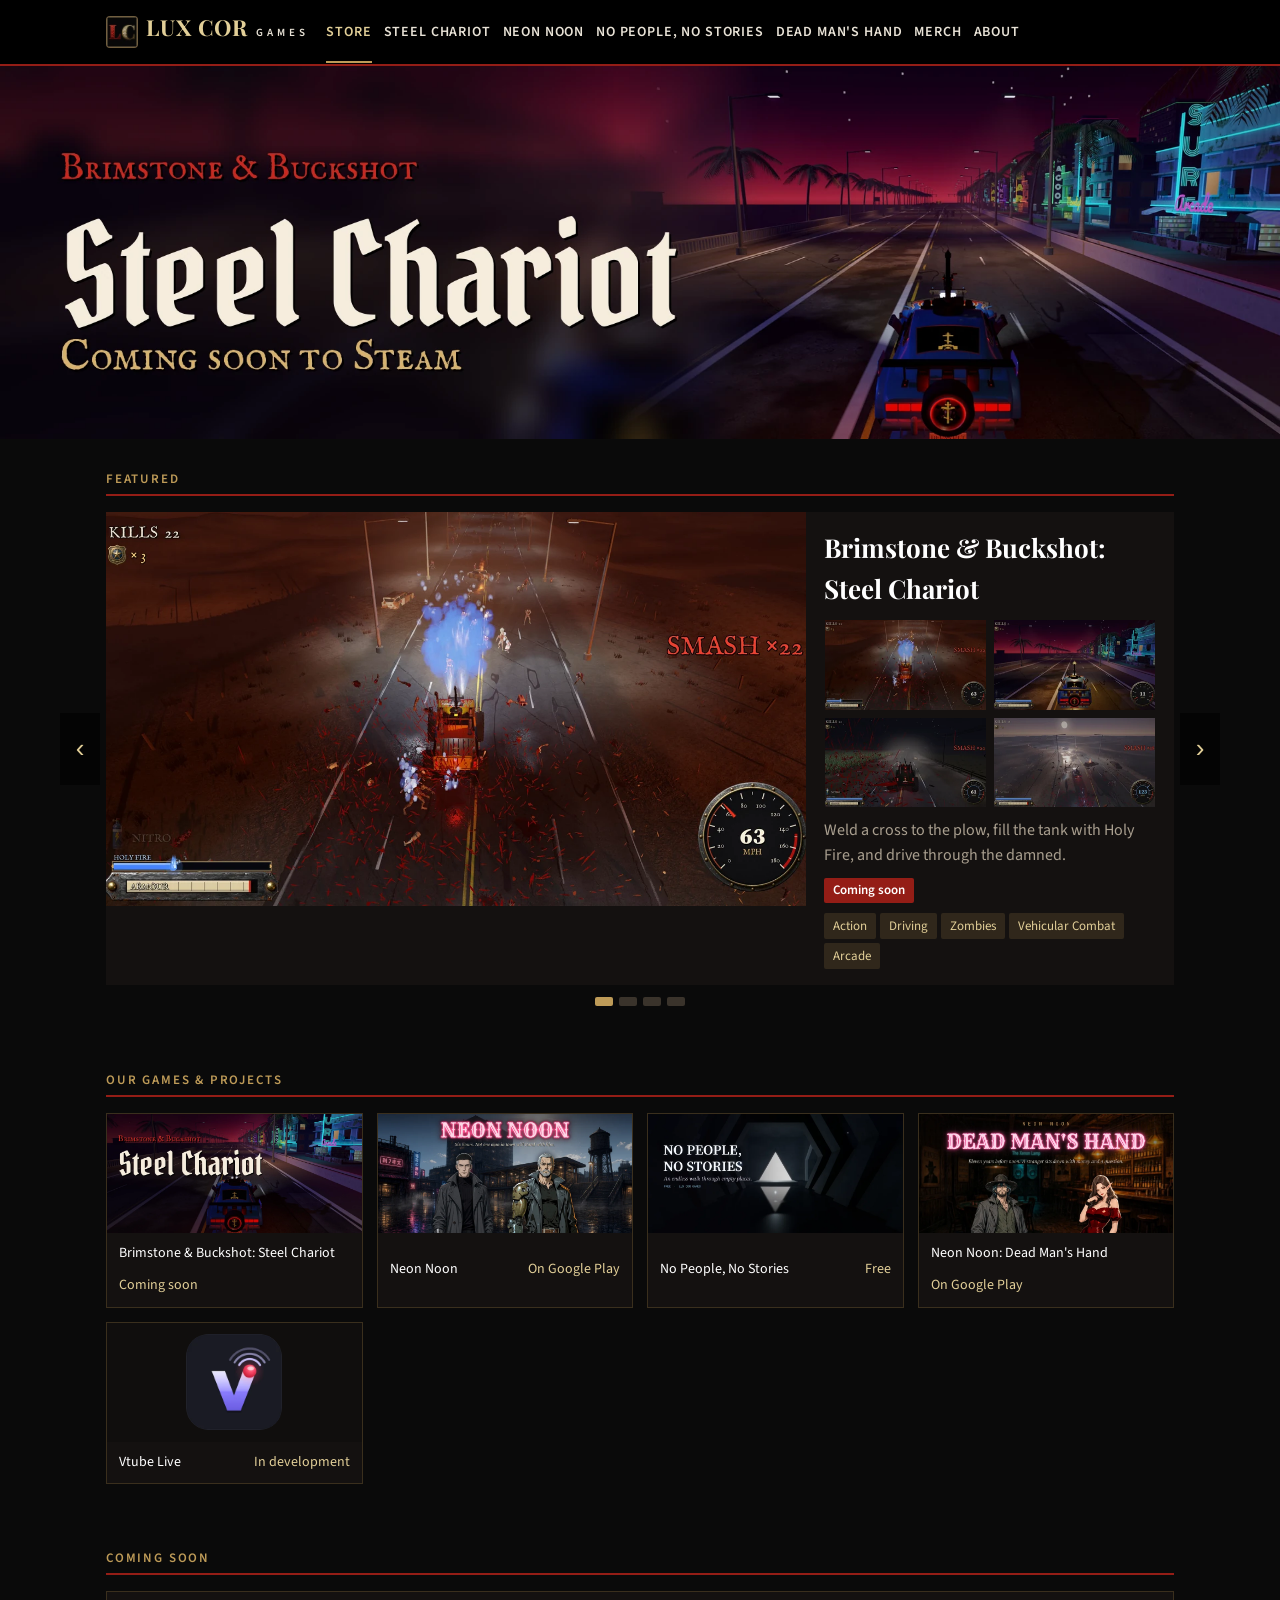
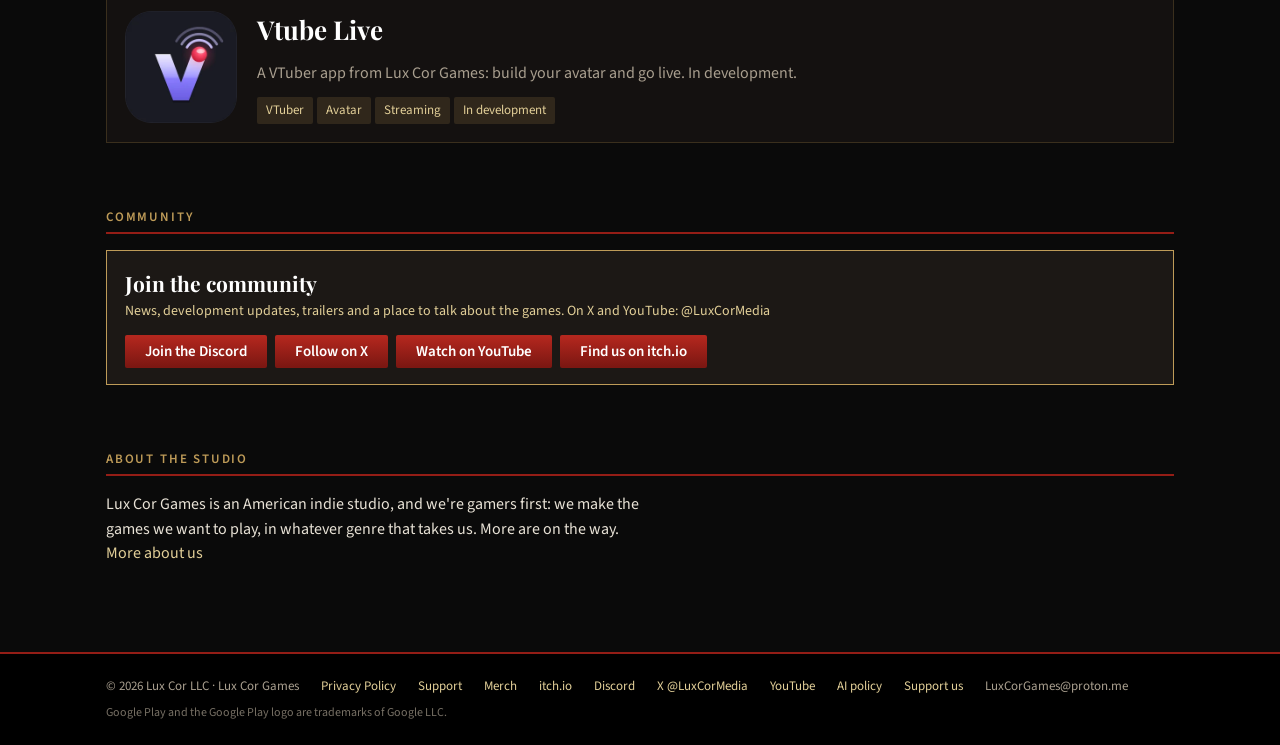
==== commit 460eb369: "AI policy page, faith paragraph on About, Support/Privacy moved to the footer (header too full) Co-A" ====
--- a/index.html
+++ b/index.html
@@ -30,7 +30,7 @@
 <link rel="stylesheet" href="assets/site.css">
 </head>
 <body>
-<header class="top"><div class="wrap"><a class="brand" href="index.html"><img src="assets/img/luxcor_mark.webp" alt="" width="32" height="32" style="align-self:center;border-radius:4px">LUX COR <small>GAMES</small></a><nav class="nav" aria-label="Main"><a href="index.html" aria-current="page">Store</a><a href="steel-chariot.html">Steel Chariot</a><a href="neon-noon.html">Neon Noon</a><a href="no-people-no-stories.html">No People, No Stories</a><a href="dead-mans-hand.html">Dead Man's Hand</a><a href="https://luxcorgames-shop.fourthwall.com/">Merch</a><a href="about.html">About</a><a href="support.html">Support</a><a href="privacy.html">Privacy</a></nav></div></header>
+<header class="top"><div class="wrap"><a class="brand" href="index.html"><img src="assets/img/luxcor_mark.webp" alt="" width="32" height="32" style="align-self:center;border-radius:4px">LUX COR <small>GAMES</small></a><nav class="nav" aria-label="Main"><a href="index.html" aria-current="page">Store</a><a href="steel-chariot.html">Steel Chariot</a><a href="neon-noon.html">Neon Noon</a><a href="no-people-no-stories.html">No People, No Stories</a><a href="dead-mans-hand.html">Dead Man's Hand</a><a href="https://luxcorgames-shop.fourthwall.com/">Merch</a><a href="about.html">About</a></nav></div></header>
 <a class="hero" href="steel-chariot.html" aria-label="Brimstone &amp; Buckshot: Steel Chariot - coming soon to Steam"><img src="assets/img/bb_hero.webp" alt="Brimstone &amp; Buckshot: Steel Chariot - coming soon to Steam" width="1920" height="560"></a>
 <main class="wrap">
 <section class="section"><p class="h-label">Featured</p>
@@ -60,7 +60,7 @@
 <section class="section" id="community"><p class="h-label">Community</p><div class="buy" style="margin:0"><div><h2>Join the community</h2><p>News, development updates, trailers and a place to talk about the games. On X and YouTube: @LuxCorMedia</p></div><div style="display:flex;gap:8px;flex-wrap:wrap"><a class="btn" href="https://discord.gg/7yDTUyphKN" rel="noopener">Join the Discord</a><a class="btn" href="https://x.com/LuxCorMedia" rel="noopener">Follow on X</a><a class="btn" href="https://www.youtube.com/@LuxCorGames" rel="noopener">Watch on YouTube</a><a class="btn" href="https://lux-cor-games.itch.io/" rel="noopener">Find us on itch.io</a></div></div></section>
 <section class="section"><p class="h-label">About the studio</p><p style="max-width:68ch">Lux Cor Games is an American indie studio, and we're gamers first: we make the games we want to play, in whatever genre that takes us. More are on the way. <a href="about.html">More about us</a></p></section>
 </main>
-<footer><div class="wrap"><span>© 2026 Lux Cor LLC · Lux Cor Games</span><a href="privacy.html">Privacy Policy</a><a href="support.html">Support</a><a href="https://luxcorgames-shop.fourthwall.com/" rel="noopener">Merch</a><a href="https://lux-cor-games.itch.io/" rel="noopener">itch.io</a><a href="https://discord.gg/7yDTUyphKN" rel="noopener">Discord</a><a href="https://x.com/LuxCorMedia" rel="noopener">X @LuxCorMedia</a><a href="https://www.youtube.com/@LuxCorGames" rel="noopener">YouTube</a><a href="about.html#support-us">Support us</a><span>LuxCorGames@proton.me</span><span class="tm">Google Play and the Google Play logo are trademarks of Google LLC.</span></div></footer>
+<footer><div class="wrap"><span>© 2026 Lux Cor LLC · Lux Cor Games</span><a href="privacy.html">Privacy Policy</a><a href="support.html">Support</a><a href="https://luxcorgames-shop.fourthwall.com/" rel="noopener">Merch</a><a href="https://lux-cor-games.itch.io/" rel="noopener">itch.io</a><a href="https://discord.gg/7yDTUyphKN" rel="noopener">Discord</a><a href="https://x.com/LuxCorMedia" rel="noopener">X @LuxCorMedia</a><a href="https://www.youtube.com/@LuxCorGames" rel="noopener">YouTube</a><a href="ai-policy.html">AI policy</a><a href="about.html#support-us">Support us</a><span>LuxCorGames@proton.me</span><span class="tm">Google Play and the Google Play logo are trademarks of Google LLC.</span></div></footer>
 <script src="assets/site.js"></script>
 </body>
 </html>
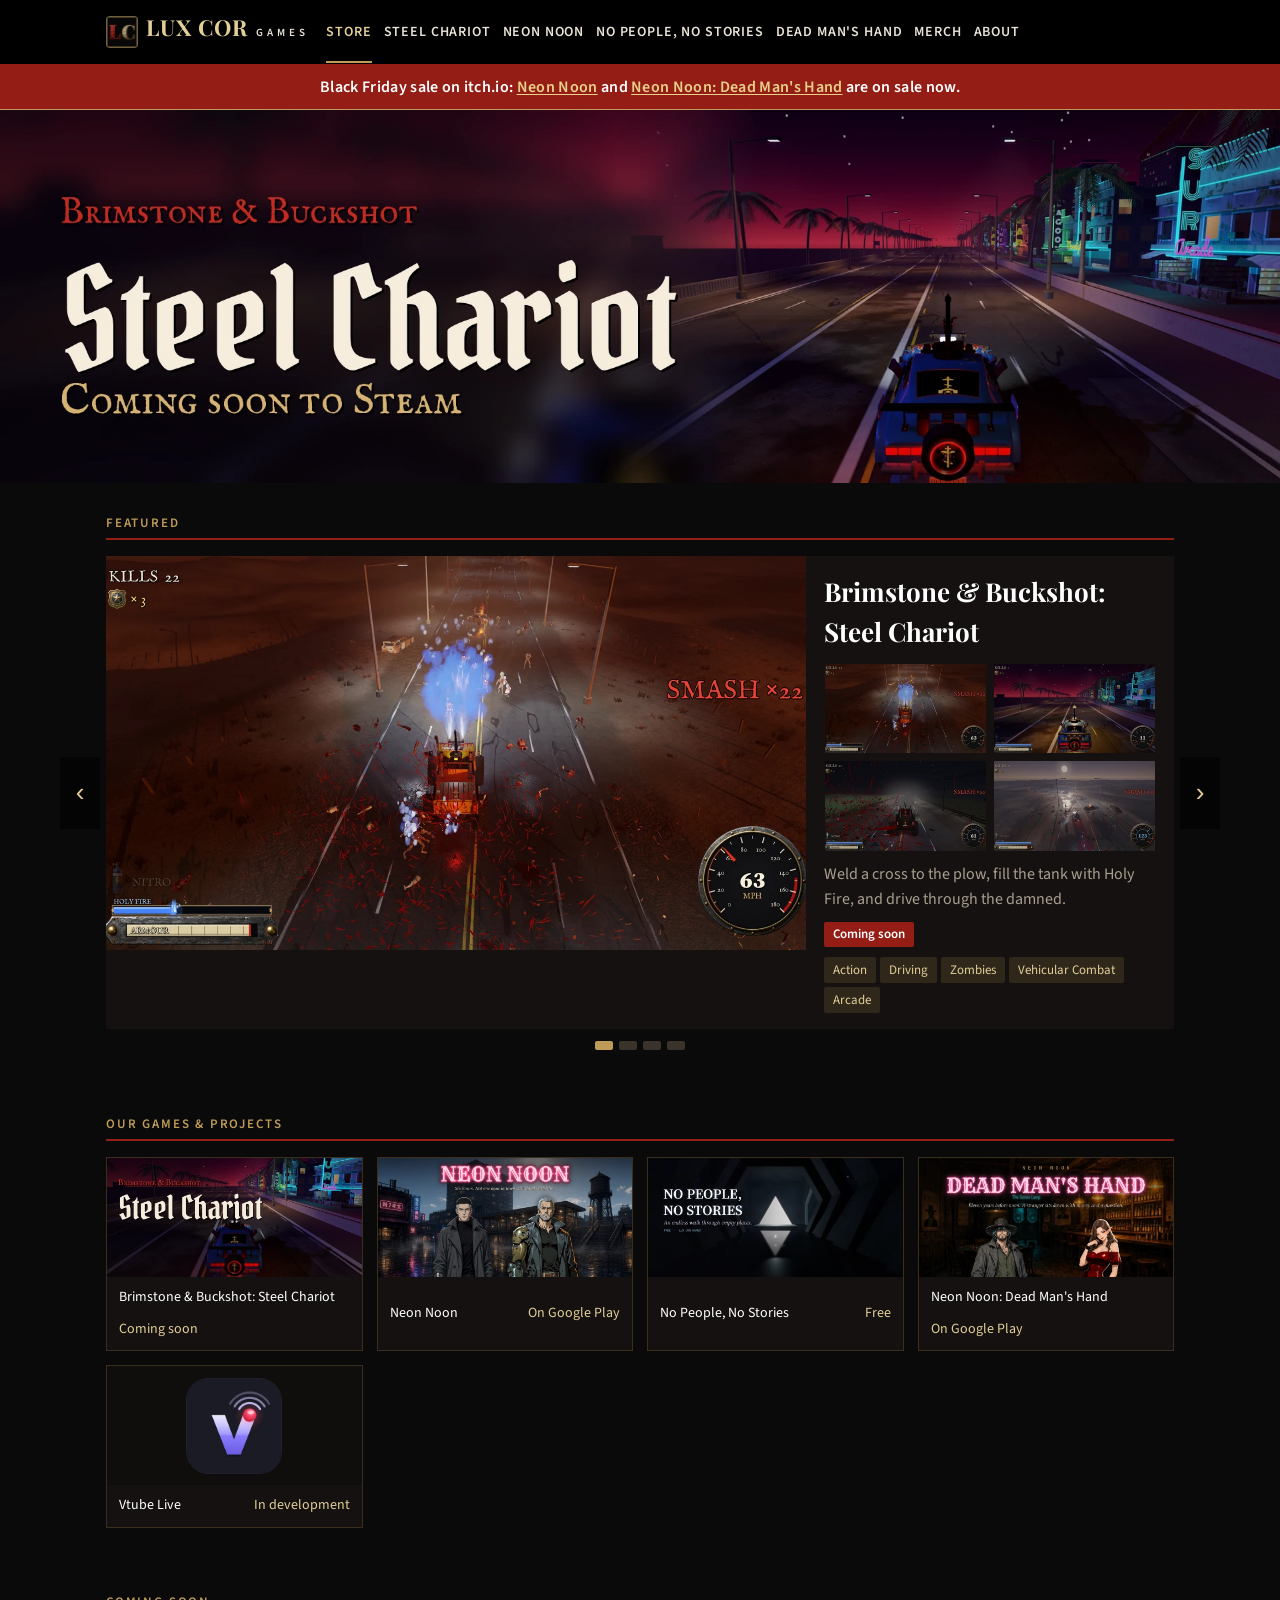
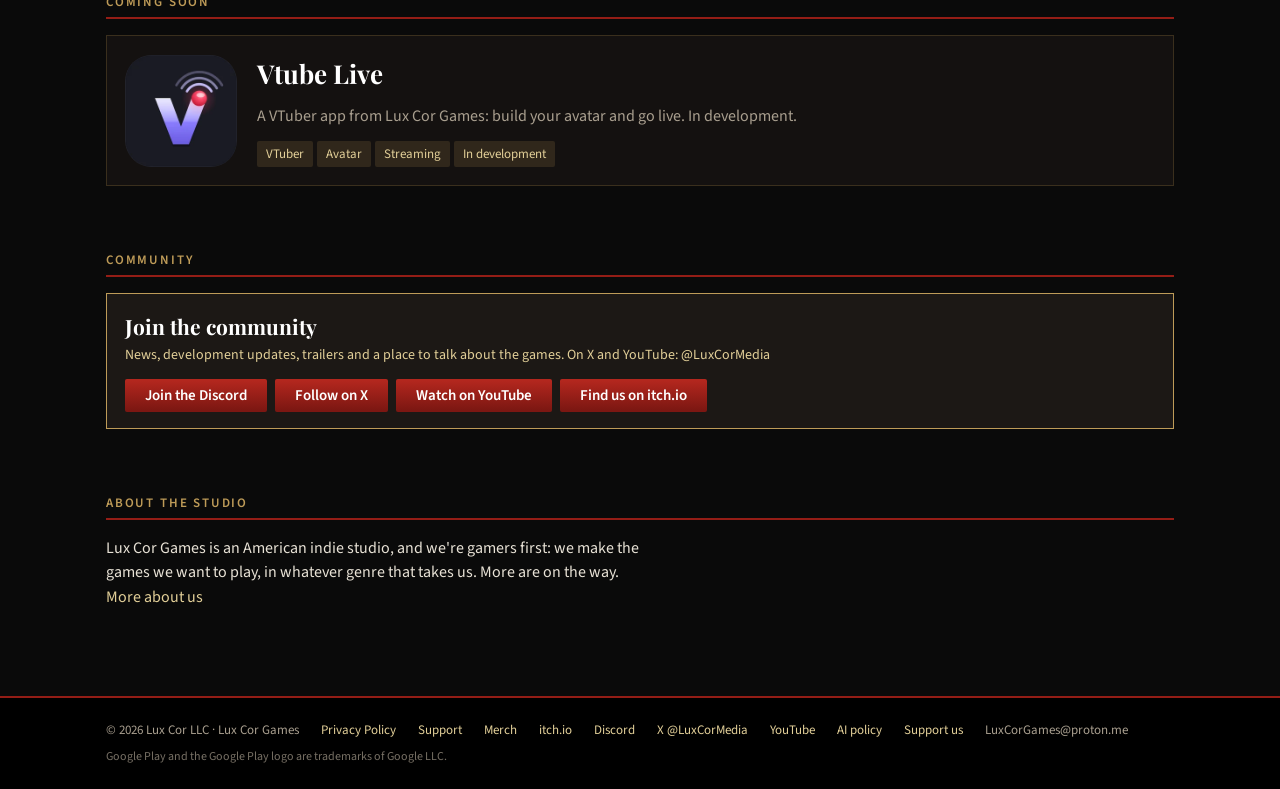
==== commit c8cb9961: "Black Friday sale notice: Neon Noon and Dead Man's Hand on sale on itch.io Co-Authored-By: Claude Op" ====
--- a/index.html
+++ b/index.html
@@ -10,7 +10,7 @@
 <meta property="og:title" content="Lux Cor Games">
 <meta property="og:description" content="Games by Lux Cor Games: Brimstone & Buckshot: Steel Chariot, coming soon to Steam; Neon Noon and Neon Noon: Dead Man's Hand, on Google Play now and coming to Steam, and No People, No Stories, free now.">
 <meta property="og:url" content="https://irlgames.github.io/">
-<meta property="og:image" content="https://irlgames.github.io/assets/img/og_home.jpg">
+<meta property="og:image" content="https://irlgames.github.io/assets/img/og_home.jpg?v=20261115b">
 <meta property="og:image:width" content="1200">
 <meta property="og:image:height" content="630">
 <meta property="og:image:alt" content="Lux Cor Games">
@@ -19,7 +19,7 @@
 <meta name="twitter:site" content="@LuxCorMedia">
 <meta name="twitter:title" content="Lux Cor Games">
 <meta name="twitter:description" content="Games by Lux Cor Games: Brimstone & Buckshot: Steel Chariot, coming soon to Steam; Neon Noon and Neon Noon: Dead Man's Hand, on Google Play now and coming to Steam, and No People, No Stories, free now.">
-<meta name="twitter:image" content="https://irlgames.github.io/assets/img/og_home.jpg">
+<meta name="twitter:image" content="https://irlgames.github.io/assets/img/og_home.jpg?v=20261115b">
 <meta name="twitter:image:alt" content="Lux Cor Games">
 <link rel="canonical" href="https://irlgames.github.io/">
 <meta name="theme-color" content="#941D16">
@@ -31,6 +31,8 @@
 </head>
 <body>
 <header class="top"><div class="wrap"><a class="brand" href="index.html"><img src="assets/img/luxcor_mark.webp" alt="" width="32" height="32" style="align-self:center;border-radius:4px">LUX COR <small>GAMES</small></a><nav class="nav" aria-label="Main"><a href="index.html" aria-current="page">Store</a><a href="steel-chariot.html">Steel Chariot</a><a href="neon-noon.html">Neon Noon</a><a href="no-people-no-stories.html">No People, No Stories</a><a href="dead-mans-hand.html">Dead Man's Hand</a><a href="https://luxcorgames-shop.fourthwall.com/">Merch</a><a href="about.html">About</a></nav></div></header>
+<div class="sale" role="note" style="background:#941D16;color:#fff;text-align:center;padding:9px 16px;font-weight:600;letter-spacing:.02em;border-bottom:1px solid #BE9B58">Black Friday sale on itch.io: <a href="https://lux-cor-games.itch.io/neon-noon" rel="noopener">Neon Noon</a> and <a href="https://lux-cor-games.itch.io/neon-noon-dead-mans-hand" rel="noopener">Neon Noon: Dead Man's Hand</a> are on sale now.</div>
+<style>.sale a{color:#E8D08A;text-decoration:underline;text-underline-offset:2px}.sale a:hover{color:#fff}</style>
 <a class="hero" href="steel-chariot.html" aria-label="Brimstone &amp; Buckshot: Steel Chariot - coming soon to Steam"><img src="assets/img/bb_hero.webp" alt="Brimstone &amp; Buckshot: Steel Chariot - coming soon to Steam" width="1920" height="560"></a>
 <main class="wrap">
 <section class="section"><p class="h-label">Featured</p>
